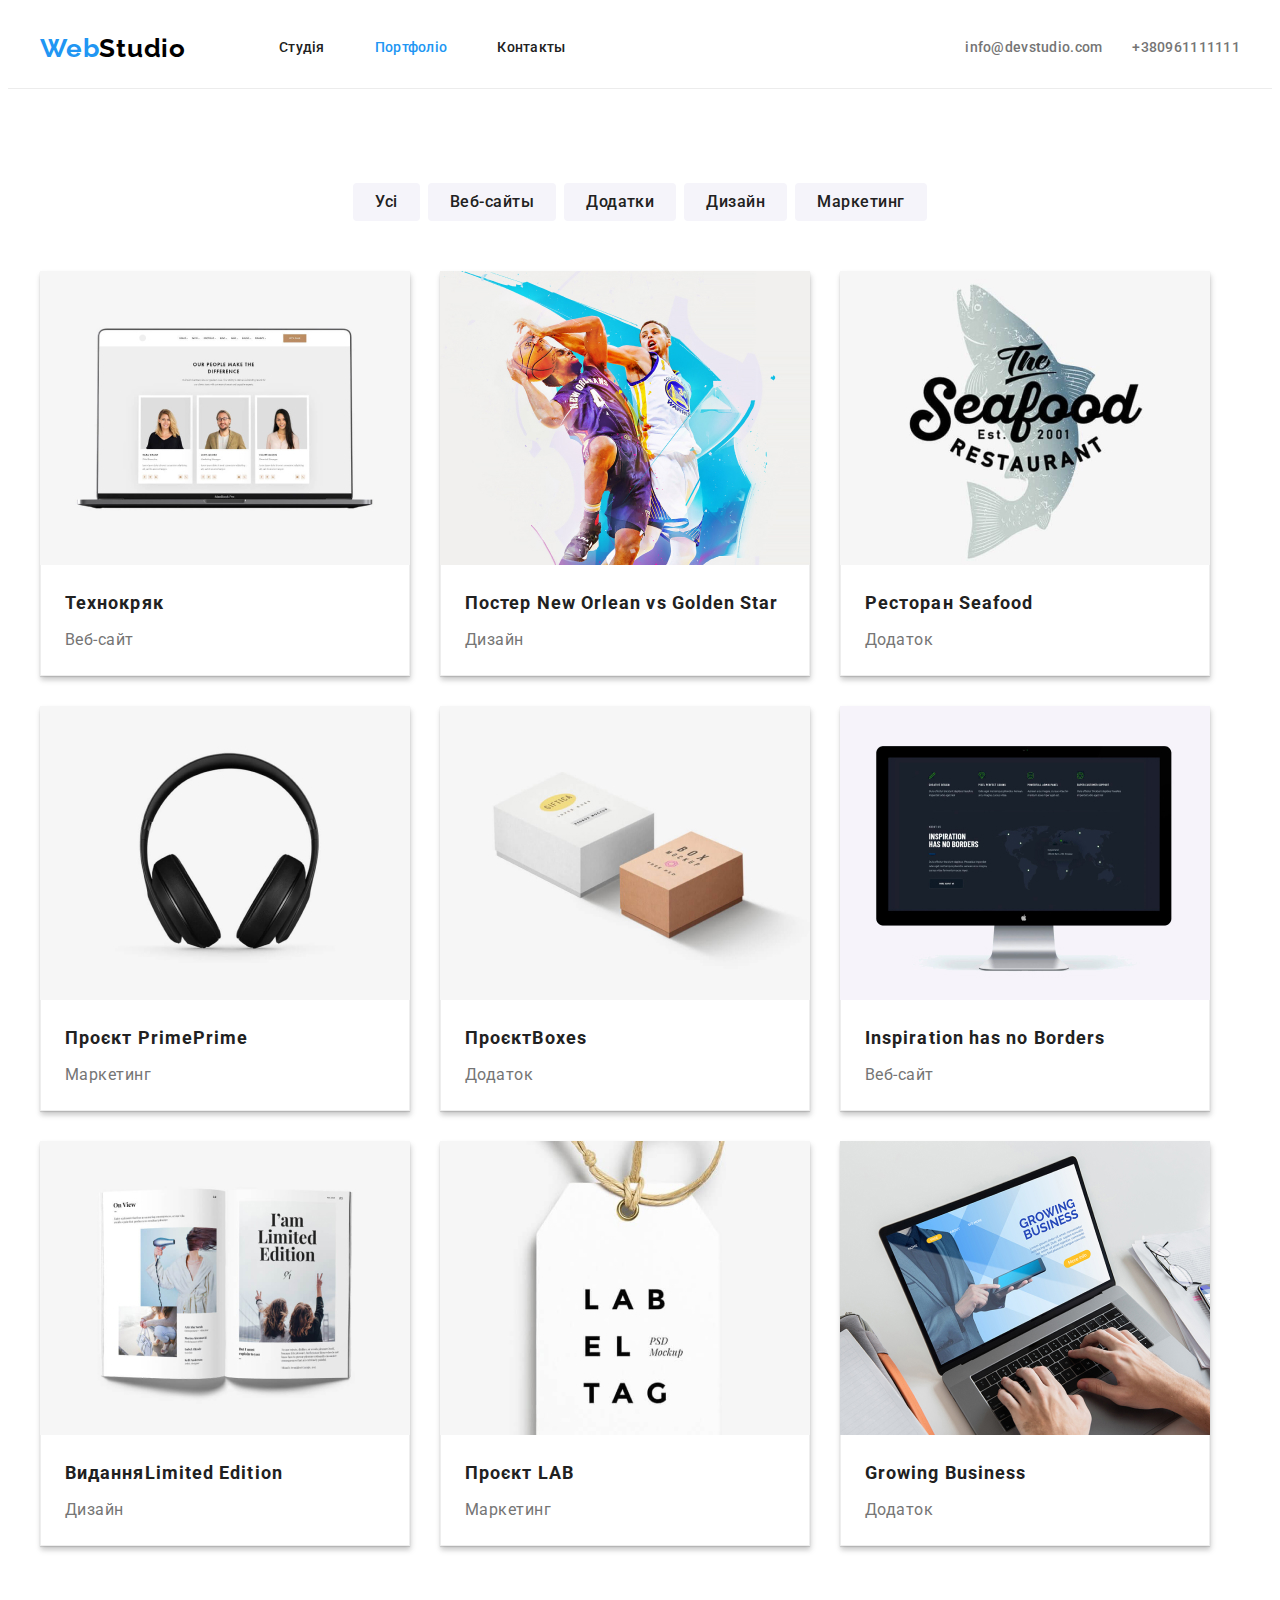
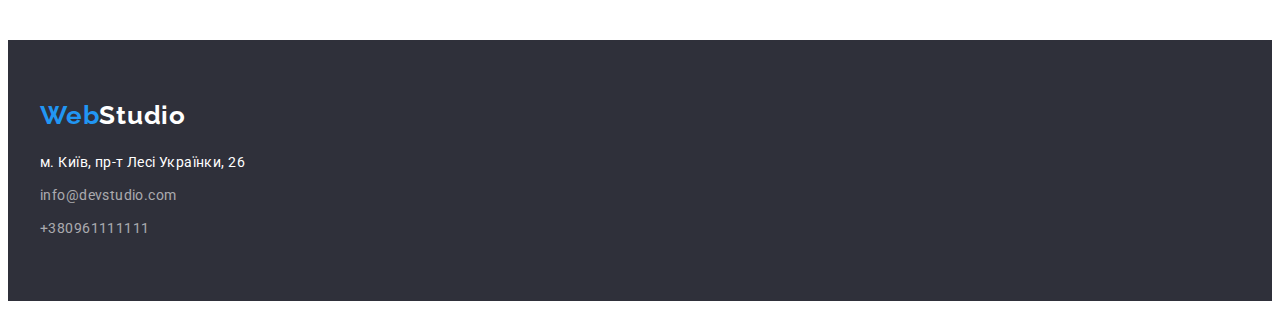
==== portfolio.html @ 15fc9dff "зробив index" ====
<!DOCTYPE html>
<html lang="X-UA-Compatible">
  <head>
    <meta charset="UTF-8" />
    <meta http-equiv="X-UA-Compatible" content="IE=edge" />
    <meta name="viewport" content="width=device-width, initial-scale=1.0" />
    <title>WebStudio</title>
    <link rel="preconnect" href="https://fonts.googleapis.com" />
    <link rel="preconnect" href="https://fonts.gstatic.com" crossorigin />
    <link
      href="https://fonts.googleapis.com/css2?family=Raleway:wght@700&family=Roboto:wght@400;500;700;900&display=swap"
      rel="stylesheet"
    />
     <link
      rel="stylesheet"
      href="https://cdnjs.cloudflare.com/ajax/libs/modern-normalize/1.1.0/modern-normalize.min.css"
      integrity="sha512-wpPYUAdjBVSE4KJnH1VR1HeZfpl1ub8YT/NKx4PuQ5NmX2tKuGu6U/JRp5y+Y8XG2tV+wKQpNHVUX03MfMFn9Q=="
      crossorigin="anonymous"
      referrerpolicy="no-referrer"
    />
    <link rel="stylesheet" href="./css/style.css" />
  </head>
  <body>
    <!------------------HEADER----------------->

    <header class="header">
      <div class="header-container container">
        <nav class="header-nav">
          <a class="header-logo link" href="" lang="en"
          ><span lang="en">Web</span>Studio
          </a>

          <ul class="header-list list">
            <li class="header-item">
              <a class="header-link link" href="./index.html">Студія</a>
            </li>
            <li class="header-item">
              <a class="header-link link current" href="./portfolio.html"
                >Портфоліо</a
              >
            </li>
            <li class="header-item">
              <a class="header-link link" href="">Контакты</a>
            </li>
          </ul>
        </nav>
        <ul class="header-contact list">
          <li class="header-contact-item">
            <a class="header-mail link" href="mailto:info@devstudio.com"
              >info@devstudio.com</a
            >
          </li>
          <li class="header-contact-item">
            <a class="header-tel link" href="tel:+380961111111"
              >+380961111111</a
            >
          </li>
        </ul>
      </div>
    </header>

    <!------------------------PORTFOLIO----------------->

    <main>
      <section class="portfolio section">
        <div class="portfolio-container container">
          <ul class="button-list list">
            <li class="button-item">
              <button class="nav-button" type="button">Усі</button>
            </li>
            <li class="button-item">
              <button class="nav-button" type="button">Веб-сайты</button>
            </li>
            <li class="button-item">
              <button class="nav-button" type="button">Додатки</button>
            </li>
            <li class="button-item">
              <button class="nav-button" type="button">Дизайн</button>
            </li>
            <li class="button-item">
              <button class="nav-button" type="button">Маркетинг</button>
            </li>
          </ul>
          <ul class="project-list list">
            <li class="project-item">
              <img
                class="project-img"
                src="./images/portfolio/img1.jpg"
                alt="открытый ноутбук"
                width="370"
                height="294"
              />
              <div class="item-project">
              <h1 class="project-title">Технокряк</h1>
              <p class="project-text">Веб-сайт</p>
              </div>
            </li>
            <li class="project-item">
              <img
                class="project-img"
                src="./images/portfolio/img2.jpg"
                alt="постер с двумя баскетболистами"
                width="370"
                height="294"
              />
              <div class="item-project">
              <h1 class="project-title">
                Постер <span lang="en">New Orlean vs Golden Star</span>
              </h1>
              <p class="project-text">Дизайн</p>
              </div>
            </li>
            <li class="project-item">
              <img
                class="project-img"
                src="./images/portfolio/img3.jpg"
                alt="логотип ресторана морепродуктов"
                width="370"
                height="294"
              />
              <div class="item-project">
              <h1 class="project-title">
                Ресторан <span lang="en">Seafood</span>
              </h1>
              <p class="project-text">Додаток</p>
              </div>
            </li>
            <li class="project-item">
              <img
                class="project-img"
                src="./images/portfolio/img4.jpg"
                alt="наушники"
                width="370"
                height="294"
              />
              <div class="item-project">
              <h1 class="project-title">
                Проєкт Prime<span lang="en">Prime</span>
              </h1>
              <p class="project-text">Маркетинг</p>
              </div>
            </li>
            <li class="project-item">
              <img
                class="project-img"
                src="./images/portfolio/img5.jpg"
                alt="две коробочки"
                width="370"
                height="294"
              />
              <div class="item-project">
              <h1 class="project-title">Проєкт<span lang="en">Boxes</span></h1>
              <p class="project-text">Додаток</p>
              </div>
            </li>
            <li class="project-item">
              <img
                class="project-img"
                src="./images/portfolio/img6.jpg"
                alt="моритор"
                width="370"
                height="294"
              />
              <div class="item-project">
              <h1 class="project-title" lang="en">
                Inspiration has no Borders
              </h1>
              <p class="project-text">Веб-сайт</p>
              </div>
            </li>
            <li class="project-item">
              <img
                class="project-img"
                src="./images/portfolio/img7.jpg"
                alt="открытый журнал"
                width="370"
                height="294"
              />
              <div class="item-project">
              <h1 class="project-title">
                Видання<span lang="en">Limited Edition</span>
              </h1>
              <p class="project-text">Дизайн</p>
              </div>
            </li>
            <li class="project-item">
              <img
                class="project-img"
                src="./images/portfolio/img8.jpg"
                alt="бирка"
                width="370"
                height="294"
              />
              <div class="item-project">
              <h1 class="project-title">Проєкт <span lang="en">LAB</span></h1>
              <p class="project-text">Маркетинг</p>
              </div>
            </li>
            <li class="project-item">
              <img
                class="project-img"
                src="./images/portfolio/img9.jpg"
                alt="работа за ноутбуком"
                width="370"
                height="294"
              />
              <div class="item-project">
              <h1 class="project-title" lang="en">Growing Business</h1>
              <p class="project-text">Додаток</p>
              </div>
            </li>
          </ul>
        </div>
      </section>
    </main>
    <!-----------------FOOTER-------------->
    <footer class="footer">
      <div class="container">
      <a href="" lang="en" class="footer-logo link"
        ><span lang="en">Web</span>Studio</a
      >
      <address class="footer-contact">
        <ul class="footer-list list">
          <li class="footer-item">
            <a
              class="footer-address link"
              href="https://goo.gl/maps/cScgRgd44BL1W8yu9"
              target="_blank"
              rel="noopener noreferrer"
              >м. Київ, пр-т Лесі Українки, 26</a
            >
          </li>
          <li class="footer-item">
            <a class="footer-mail link" href="mailto:info@devstudio.com"
              >info@devstudio.com</a
            >
          </li>
          <li class="footer-item">
            <a class="footer-tel link" href="tel:+380961111111"
              >+380961111111</a
            >
          </li>
        </ul>
        </div>
      </address>
    </footer>
  </body>
</html>
---- css/style.css ----
body {
    background-color: #ffffff;
    color: #212121;
    font-family: "Roboto", sans-serif;
}

:root {
    --basic-text-color: #212121;
    --secondary-text-color: #757575;
    /*--basic-font-weigt: ;
    --secondary-font-weigt: font-weight :500;*/
}


h1,
h2,
h3,
h4,
h5,
h6,
p {
    margin: 0;
}

ul {
    margin: 0;
    padding: 0;
}

img {
    display: block;
    max-width: 100%;
}

.container {
    width: 1200px;
    padding-left: 15px;
    padding-right: 15px;
    margin-left: auto;
    margin-right: auto;
}

button {
    cursor: pointer;
}

.visually-hidden {
    position: absolute;
    white-space: nowrap;
    width: 1px;
    height: 1px;
    overflow: hidden;
    border: 0;
    padding: 0;
    clip: rect(0 0 0 0);
    clip-path: inset(50%);
    margin: -1px;
}

nav {
    display: flex;
}

.section {
    padding-top: 94px;
    padding-bottom: 94px;
}

.link {
    text-decoration: none;
}

.list {
    list-style: none;
}

/*----------------- HEADER -----------------*/

.header {
    background-color: #FFFFFF;
    border-bottom: 1px solid #ececec;
}

.header-container {
    display: flex;
}

.header-logo {
    display: flex;
    align-items: center;

    color: #000;
    font-family: Raleway;
    font-weight: 700;
    font-size: 26px;
    line-height: 1.19;
    letter-spacing: 0.03em;
}

.header-logo span {
    color: #2196F3;

}

.header-list {
    margin-left: 93px;
    display: flex;
    color: inherit;
    font-family: inherit;
    font-weight: 500;
    font-size: 14px;
    line-height: 1.14;
    letter-spacing: 0.02em;
}

.header-item+.header-item {
    margin-left: 50px;
}

.header-list :hover,
.header-list :focus {
    color: #2196F3;
}

.header-link {
    color: currentColor;
}

.header-link {
    display: block;
    padding-top: 32px;
    padding-bottom: 32px;
}

.current {
    color: #2196F3;
}

.mail-icon,
.tel-icon {
    display: inline-flex;
    margin-right: 10px;
    fill: currentColor;
}

.header-contact {
    display: flex;
    color: var(--secondary-text-color);
    font-family: inherit;
    font-weight: 500;
    font-size: 14px;
    line-height: 1.14;
    letter-spacing: 0.02em;

    margin-left: auto;
}

.header-contact :hover,
.header-contact :focus {
    color: #2196F3;
}

.header-contact-item {
    margin-left: 30px;
}

.header-mail,
.header-tel {
    display: inline-flex;
    padding-top: 32px;
    padding-bottom: 32px;
    align-items: center;
    color: inherit;
}


/*------------------  HERO  ----------------*/

.hero {
    background-color: #C4C4C4;
    background-image: linear-gradient(
        rgba(47, 48, 58, 0.4),
        rgba(47, 48, 58, 0.4)
        ),
      url(../images/stydi/heroimg.jpg);
    background-repeat: no-repeat;
    background-position: center;
    background-size: cover;
    padding: 200px 0px;
    text-align: center;
    width: max-content 1600px;
    text-align: center;
}

.hero-title {

    font-family: 'Roboto', sans-serif;
    font-weight: 900;
    font-size: 44px;
    line-height: 1.36;
    text-align: center;
    letter-spacing: 0.06em;
    text-transform: uppercase;

    color: #fff;

}

.hero-btn {
    display: inline-block;
    font-family: inherit;
    font-weight: 700;
    font-size: 16px;
    line-height: 1.88;

    text-align: center;
    letter-spacing: 0.06em;

    background-color: #2196F3;
    color: #fff;
    border-radius: 4px;
    border: none;

    padding: 10px 32px;
    min-width: 216px;
    margin-top: 30px;
}

.hero-btn:hover,
.hero-btn:focus {
    background-color: #188CE8;
}

/*-----------------  Priorities  -------------------*/

.priorities-icon {
    display: flex;
    width: 270px;
    height: 120px;
    justify-content: center;
    align-items: center;
    background: #F5F4FA;
    border-radius: 4px;
}

.priorities-icons {
    width: 70px;
    height: 70px;
}

.priorities-list {
    display: flex;
}

.priorities-item+.priorities-item {
    margin-left: 30px;
}

.priorities-item {
    width: 270px;
}

.priorities-title {
margin-top: 30px;

    font-family: inherit;
    font-weight: 700;
    font-size: 14px;
    line-height: 1.14;
    letter-spacing: 0.03em;

    color: var(--basic-text-color);
}

.priorities-text {
    margin-top: 10px;

    font-family: inherit;
    font-size: 14px;
    line-height: 1.71;
    letter-spacing: 0.03em;

    color: var(--secondary-text-color);
}

/*---------------------  EXAMPLE  -------------------*/

.example {
    padding-top: 0px;
}

.example-title {
    font-family: inherit;
    font-weight: 700;
    font-size: 36px;
    line-height: 1.16;
    text-align: center;
    letter-spacing: 0.03em;

    color: var(--basic-text-color);
}

.example-list {
    display: flex;
    margin-top: 50px;
}

.example-item+.example-item {
    margin-left: 30px;
}


/*--------------------  TEAM  -------------------------*/
.team {
    background-color: #F5F4FA;
}

.team-list {
    display: flex;
    margin-top: 50px;
    flex-wrap: wrap;
    gap: 30px;
}    
    /*margin: 0px;
    padding: 0px;
    margin-left: -30px;
    margin-top: -30px;
}

.team-item {
    flex-basis: calc(100% / 4 - 30px);
    margin-left: 30px;
    margin-top: 30px;
}*/

.team-title {
    font-family: inherit;
    font-weight: 700;
    font-size: 36px;
    line-height: 1.16;
    text-align: center;
    letter-spacing: 0.03em;

    color: var(--basic-text-color);

    margin-bottom: 50px;
}

.team-employee {
    background-color: #FFFFFF;
    padding: 30px 0px 30px 0px;
    box-shadow: 0px 1px 3px rgba(0, 0, 0, 0.12),
        0px 1px 1px rgba(0, 0, 0, 0.14),
        0px 2px 1px rgba(0, 0, 0, 0.2);
    border-radius: 0px 0px 4px 4px;
}

.team-subtitle {
    margin-top: 0px;

    font-family: inherit;
    font-weight: 500;
    font-size: 16px;
    line-height: 1.18;

    text-align: center;
    letter-spacing: 0.03em;

    color: var(--basic-text-color);
}

.team-text {
    margin-top: 10px;

    font-family: 'Roboto';
    font-size: 16px;
    line-height: 1.18;

    text-align: center;
    letter-spacing: 0.03em;

    color: var(--secondary-text-color);
}

.team-social-list {
    display: flex;
    justify-content: center;
    gap: 10px;
    margin-top: 16px;
}

.team-social-item {
    width: 44px;
    height: 44px;
   
}

.team-social-link {
    width: 100%;
    height: 100%;
    background-color: #ffffff;
    border-radius: 50%;
    display: flex;
    align-items: center;
    justify-content: center;
    color: #afb1b8;
    }

.team-social-link:hover,
.team-social-link:focus {
    color: #fff;
    background-color: #2196F3;
}    

.team-social-icon {
    fill: currentColor;
}




/*----------------CLIETS----------------*/

.clients-title {
    margin-bottom: 50px;
    
    font-family: inherit;
    font-weight: 700;
    font-size: 36px;
    line-height: 1.16;
    text-align: center;
    letter-spacing: 0.03em;

    color: #212121;
}

.clients-list {
    display: flex;
    justify-content: center;
    align-items: center;
    gap: 30px;
}

.clients-link {
    width: 170px;
    height: 92px;
    /*padding: 16px 32px;*/
    border: 1px solid #afb1b8;
    border-radius: 4px;
    display: inline-flex;
    outline: none;
    fill: #afb1b8;
    /*filter: drop-shadow(2px 4px 6px black);*/
    justify-content: center;
    align-items: center;
    /*border-radius: 1px solid #0f0f0f;*/
}

.clients-link:hover,
.clients-link:focus {
    fill: #2196F3;
    border: 1px solid #2196F3;
}

.clients-icon {
    width: 106px;
    height: 60px;
    display: inline-flex;
}


/*---------------------  FOOTER  -----------------*/

.footer {
    background: #2F303A;
    padding: 60px 0px 60px 0px;
}

.footer-logo {
    color: #fff;
    font-family: Raleway;
    font-weight: 700;
    font-size: 26px;
    line-height: 1.19;
    letter-spacing: 0.03em;
}

.footer-logo span {
    color: #2196F3;
}

.footer-address {
    font-family: 'Roboto';
    font-style: normal;
    font-size: 14px;
    line-height: 1.71;
    letter-spacing: 0.03em;

    color: #FFFFFF;
}

.footer-list {
    margin-top: 20px;
}

.footer-item+.footer-item {
    margin-top: 9px;
}

.footer-mail,
.footer-tel {
    font-family: 'Roboto';
    font-style: normal;
    font-size: 14px;
    line-height: 1.71;
    letter-spacing: 0.03em;

    color: rgba(255, 255, 255, 0.6);
}

.footer-list :hover,
.footer-list :focus {
    color: #2196F3;
}


/*--------------PORTFOLIO----------------*/

.button-list {
    display: flex;
    justify-content: center;
    margin-bottom: 50px;
}

.button-item+.button-item {
    margin-left: 8px;
} 

.nav-button {
    font-family: inherit;
    font-weight: 500;
    font-size: 16px;
    line-height: 1.62;

    text-align: center;
    letter-spacing: 0.03em;

    color: var(--basic-text-color);
    background: #F5F4FA;
    border-radius: 4px;
    border: none;
    padding: 6px 22px;

}

.nav-button:hover,
.nav-button:focus {
    background-color: #2196F3;
    color: #fff;
}

.project-list {
    display: flex;
    flex-wrap: wrap;
    gap: 30px;

}

.project-item {
    max-width: 370px;
    height: auto;
    box-shadow: 
        0px 1px 1px rgba(0, 0, 0, 0.12), 
        0px 4px 4px rgba(0, 0, 0, 0.06), 
        1px 4px 6px rgba(0, 0, 0, 0.16);   
}

.item-project {
    flex-direction: column;
    align-items: normal;
    border-bottom: 1px solid #eeeeee;
    border-left: 1px solid #eeeeee;
    border-right: 1px solid #eeeeee;
    padding: 20px 24px;
}


.project-title {
    font-family: inherit;
    font-weight: 700;
    font-size: 18px;
    line-height: 2.00;
    letter-spacing: 0.06em;

    color: var(--basic-text-color);

    margin-bottom: 4px;
}

.project-text {
    font-family: inherit;
    font-size: 16px;
    line-height: 1.88;
    letter-spacing: 0.03em;

    color: var(--secondary-text-color);
}
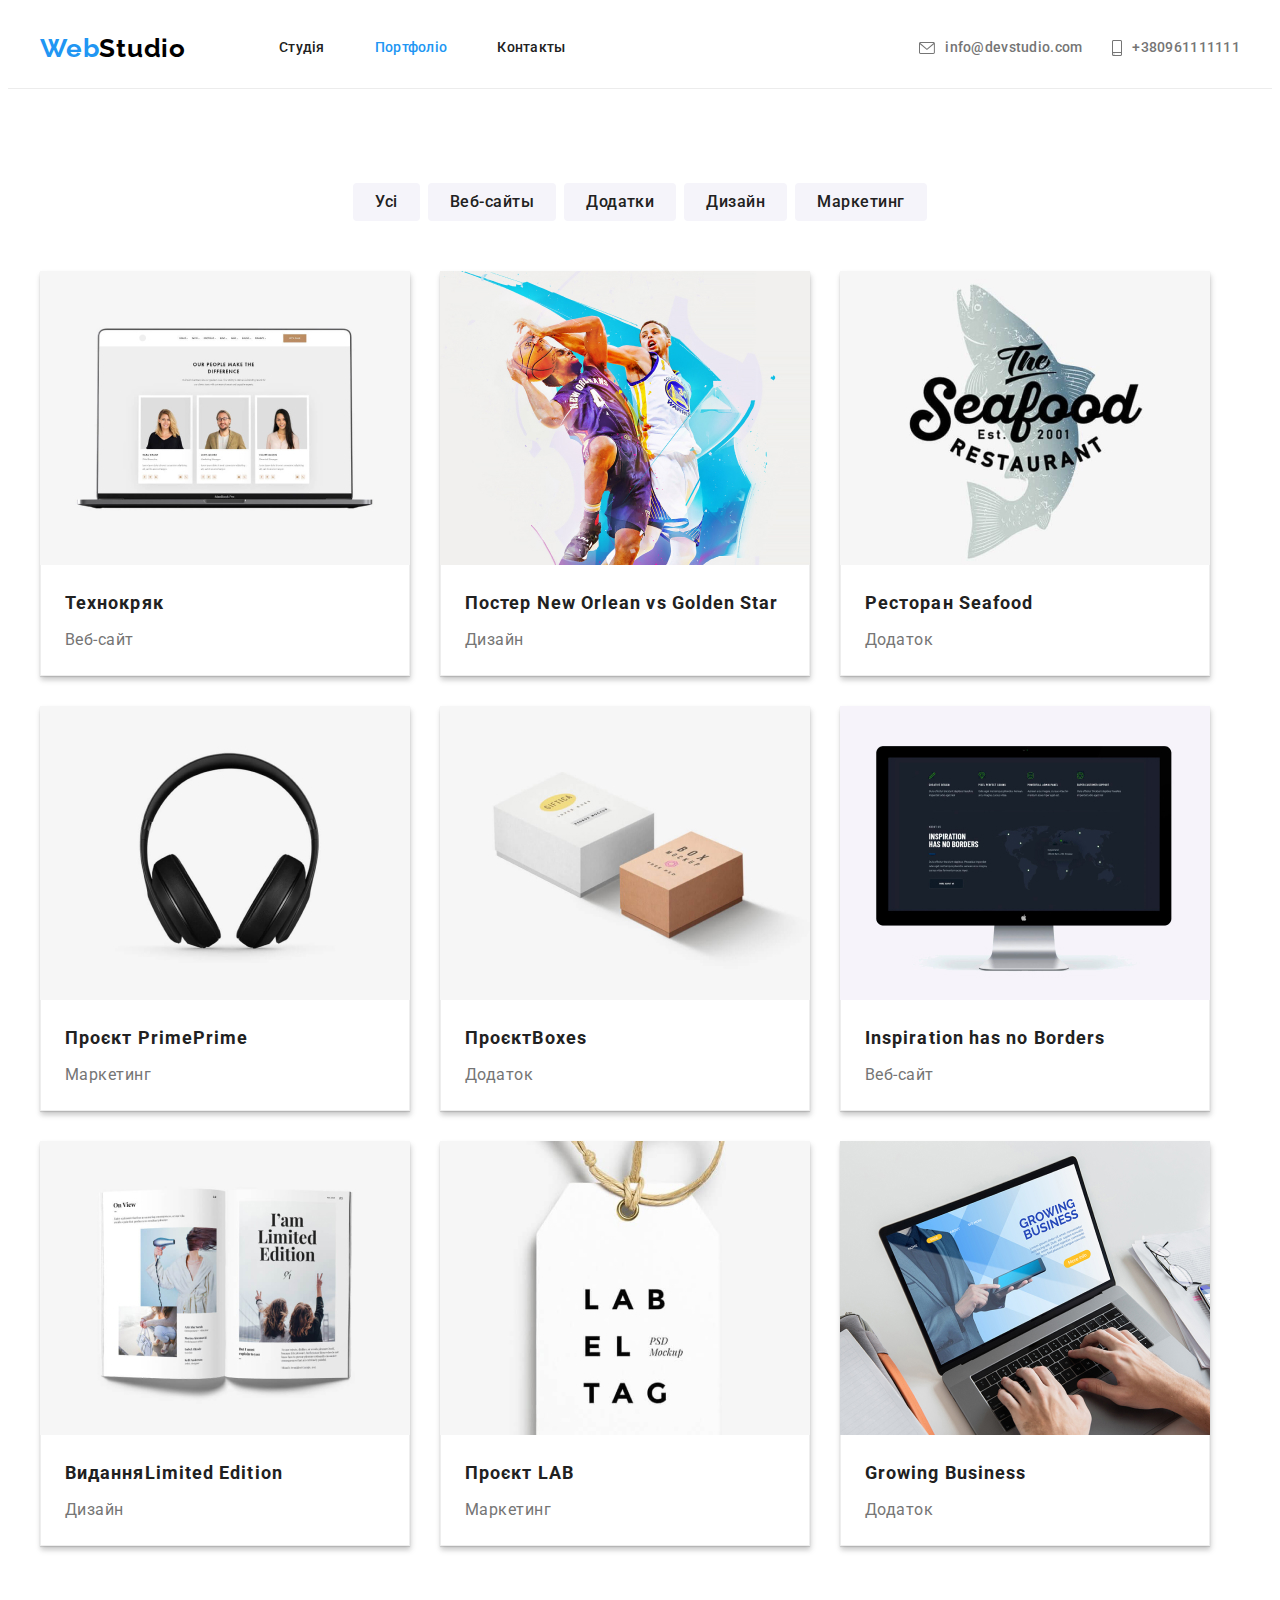
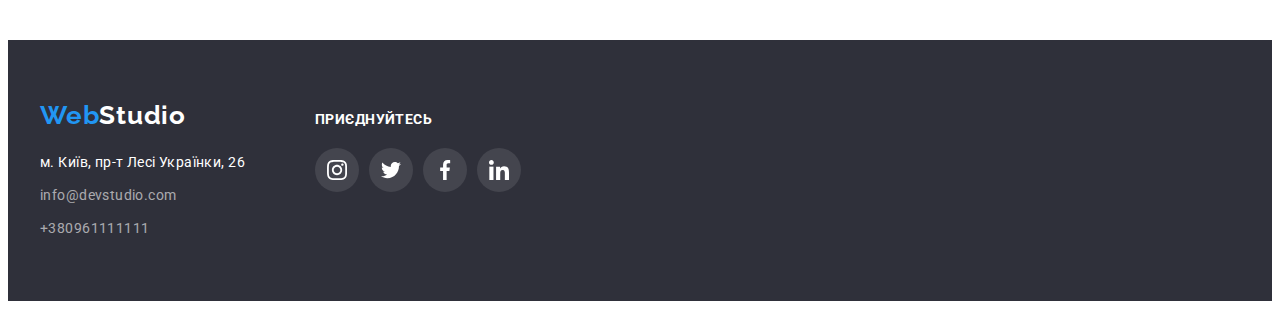
==== commit c20f169b: "сдача дз4" ====
--- a/portfolio.html
+++ b/portfolio.html
@@ -11,7 +11,7 @@
       href="https://fonts.googleapis.com/css2?family=Raleway:wght@700&family=Roboto:wght@400;500;700;900&display=swap"
       rel="stylesheet"
     />
-     <link
+    <link
       rel="stylesheet"
       href="https://cdnjs.cloudflare.com/ajax/libs/modern-normalize/1.1.0/modern-normalize.min.css"
       integrity="sha512-wpPYUAdjBVSE4KJnH1VR1HeZfpl1ub8YT/NKx4PuQ5NmX2tKuGu6U/JRp5y+Y8XG2tV+wKQpNHVUX03MfMFn9Q=="
@@ -27,7 +27,7 @@
       <div class="header-container container">
         <nav class="header-nav">
           <a class="header-logo link" href="" lang="en"
-          ><span lang="en">Web</span>Studio
+            ><span lang="en">Web</span>Studio
           </a>
 
           <ul class="header-list list">
@@ -46,13 +46,21 @@
         </nav>
         <ul class="header-contact list">
           <li class="header-contact-item">
-            <a class="header-mail link" href="mailto:info@devstudio.com"
-              >info@devstudio.com</a
-            >
+            <a class="header-mail link" href="mailto:info@devstudio.com">
+              <svg class="mail-icon" width="16" height="12">
+                <use href="./images/stydi/symbol-defs.svg#icon-envelope"></use>
+              </svg>
+              info@devstudio.com
+            </a>
           </li>
           <li class="header-contact-item">
-            <a class="header-tel link" href="tel:+380961111111"
-              >+380961111111</a
+            <a class="header-tel link" href="tel:+380961111111">
+              <svg class="tel-icon" width="10" height="16">
+                <use
+                  href="./images/stydi/symbol-defs.svg#icon-smartphone"
+                ></use>
+              </svg>
+              +380961111111</a
             >
           </li>
         </ul>
@@ -91,8 +99,8 @@
                 height="294"
               />
               <div class="item-project">
-              <h1 class="project-title">Технокряк</h1>
-              <p class="project-text">Веб-сайт</p>
+                <h1 class="project-title">Технокряк</h1>
+                <p class="project-text">Веб-сайт</p>
               </div>
             </li>
             <li class="project-item">
@@ -104,10 +112,10 @@
                 height="294"
               />
               <div class="item-project">
-              <h1 class="project-title">
-                Постер <span lang="en">New Orlean vs Golden Star</span>
-              </h1>
-              <p class="project-text">Дизайн</p>
+                <h1 class="project-title">
+                  Постер <span lang="en">New Orlean vs Golden Star</span>
+                </h1>
+                <p class="project-text">Дизайн</p>
               </div>
             </li>
             <li class="project-item">
@@ -119,10 +127,10 @@
                 height="294"
               />
               <div class="item-project">
-              <h1 class="project-title">
-                Ресторан <span lang="en">Seafood</span>
-              </h1>
-              <p class="project-text">Додаток</p>
+                <h1 class="project-title">
+                  Ресторан <span lang="en">Seafood</span>
+                </h1>
+                <p class="project-text">Додаток</p>
               </div>
             </li>
             <li class="project-item">
@@ -134,10 +142,10 @@
                 height="294"
               />
               <div class="item-project">
-              <h1 class="project-title">
-                Проєкт Prime<span lang="en">Prime</span>
-              </h1>
-              <p class="project-text">Маркетинг</p>
+                <h1 class="project-title">
+                  Проєкт Prime<span lang="en">Prime</span>
+                </h1>
+                <p class="project-text">Маркетинг</p>
               </div>
             </li>
             <li class="project-item">
@@ -149,8 +157,10 @@
                 height="294"
               />
               <div class="item-project">
-              <h1 class="project-title">Проєкт<span lang="en">Boxes</span></h1>
-              <p class="project-text">Додаток</p>
+                <h1 class="project-title">
+                  Проєкт<span lang="en">Boxes</span>
+                </h1>
+                <p class="project-text">Додаток</p>
               </div>
             </li>
             <li class="project-item">
@@ -162,10 +172,10 @@
                 height="294"
               />
               <div class="item-project">
-              <h1 class="project-title" lang="en">
-                Inspiration has no Borders
-              </h1>
-              <p class="project-text">Веб-сайт</p>
+                <h1 class="project-title" lang="en">
+                  Inspiration has no Borders
+                </h1>
+                <p class="project-text">Веб-сайт</p>
               </div>
             </li>
             <li class="project-item">
@@ -177,10 +187,10 @@
                 height="294"
               />
               <div class="item-project">
-              <h1 class="project-title">
-                Видання<span lang="en">Limited Edition</span>
-              </h1>
-              <p class="project-text">Дизайн</p>
+                <h1 class="project-title">
+                  Видання<span lang="en">Limited Edition</span>
+                </h1>
+                <p class="project-text">Дизайн</p>
               </div>
             </li>
             <li class="project-item">
@@ -192,8 +202,8 @@
                 height="294"
               />
               <div class="item-project">
-              <h1 class="project-title">Проєкт <span lang="en">LAB</span></h1>
-              <p class="project-text">Маркетинг</p>
+                <h1 class="project-title">Проєкт <span lang="en">LAB</span></h1>
+                <p class="project-text">Маркетинг</p>
               </div>
             </li>
             <li class="project-item">
@@ -205,8 +215,8 @@
                 height="294"
               />
               <div class="item-project">
-              <h1 class="project-title" lang="en">Growing Business</h1>
-              <p class="project-text">Додаток</p>
+                <h1 class="project-title" lang="en">Growing Business</h1>
+                <p class="project-text">Додаток</p>
               </div>
             </li>
           </ul>
@@ -215,34 +225,78 @@
     </main>
     <!-----------------FOOTER-------------->
     <footer class="footer">
-      <div class="container">
-      <a href="" lang="en" class="footer-logo link"
-        ><span lang="en">Web</span>Studio</a
-      >
-      <address class="footer-contact">
-        <ul class="footer-list list">
-          <li class="footer-item">
-            <a
-              class="footer-address link"
-              href="https://goo.gl/maps/cScgRgd44BL1W8yu9"
-              target="_blank"
-              rel="noopener noreferrer"
-              >м. Київ, пр-т Лесі Українки, 26</a
-            >
-          </li>
-          <li class="footer-item">
-            <a class="footer-mail link" href="mailto:info@devstudio.com"
-              >info@devstudio.com</a
-            >
-          </li>
-          <li class="footer-item">
-            <a class="footer-tel link" href="tel:+380961111111"
-              >+380961111111</a
-            >
-          </li>
-        </ul>
+      <div class="footer-container container">
+        <div class="footer-blok">
+          <a href="" lang="en" class="footer-logo link"
+            ><span lang="en">Web</span>Studio</a
+          >
+          <address class="footer-contact">
+            <ul class="footer-list list">
+              <li class="footer-item">
+                <a
+                  class="footer-address link"
+                  href="https://goo.gl/maps/cScgRgd44BL1W8yu9"
+                  target="_blank"
+                  rel="noopener noreferrer"
+                  >м. Київ, пр-т Лесі Українки, 26</a
+                >
+              </li>
+              <li class="footer-item">
+                <a class="footer-mail link" href="mailto:info@devstudio.com"
+                  >info@devstudio.com</a
+                >
+              </li>
+              <li class="footer-item">
+                <a class="footer-tel link" href="tel:+380961111111"
+                  >+380961111111</a
+                >
+              </li>
+            </ul>
+          </address>
         </div>
-      </address>
+
+        <div class="footer-social">
+          <h3 class="footer-social-title">приєднуйтесь</h3>
+          <ul class="footer-social-list list">
+            <li class="footer-social-item">
+              <a class="footer-social-link link" href="">
+                <svg class="footer-social-icon" width="20" height="20">
+                  <use
+                    href="./images/stydi/symbol-defs.svg#icon-instagram-2"
+                  ></use>
+                </svg>
+              </a>
+            </li>
+            <li class="footer-social-item">
+              <a class="footer-social-link link" href="">
+                <svg class="footer-social-icon" width="20" height="20">
+                  <use
+                    href="./images/stydi/symbol-defs.svg#icon-twitter-1"
+                  ></use>
+                </svg>
+              </a>
+            </li>
+            <li class="footer-social-item">
+              <a class="footer-social-link link" href="">
+                <svg class="footer-social-icon" width="20" height="20">
+                  <use
+                    href="./images/stydi/symbol-defs.svg#icon-facebook-1"
+                  ></use>
+                </svg>
+              </a>
+            </li>
+            <li class="footer-social-item">
+              <a class="footer-social-link link" href="">
+                <svg class="footer-social-icon" width="20" height="20">
+                  <use
+                    href="./images/stydi/symbol-defs.svg#icon-linkedin-1"
+                  ></use>
+                </svg>
+              </a>
+            </li>
+          </ul>
+        </div>
+      </div>
     </footer>
   </body>
 </html>
--- a/css/style.css
+++ b/css/style.css
@@ -476,6 +476,11 @@
     padding: 60px 0px 60px 0px;
 }
 
+.footer-container {
+    display: flex;
+    align-items: baseline;
+}
+
 .footer-logo {
     color: #fff;
     font-family: Raleway;
@@ -501,6 +506,7 @@
 
 .footer-list {
     margin-top: 20px;
+    justify-content: baseline;
 }
 
 .footer-item+.footer-item {
@@ -523,6 +529,49 @@
     color: #2196F3;
 }
 
+.footer-social {
+    margin-left: 70px;
+}
+
+.footer-social-title {
+    font-family: inherit;
+    font-weight: 700;
+    font-size: 14px;
+    line-height: 1.14;
+    letter-spacing: 0.03em;
+    text-transform: uppercase;
+    
+    color: #fff;
+}
+
+.footer-social-list {
+    display: flex;
+    gap: 10px;
+    justify-content: center;
+}
+
+.footer-social-item {
+    width: 44px;
+    height: 44px;
+    margin-top: 20px;
+
+}
+
+.footer-social-link {
+    width: 100%;
+    height: 100%;
+    background-color: rgba(255, 255, 255, 0.1);
+    border-radius: 50%;
+    display: flex;
+    align-items: center;
+    justify-content: center;
+    fill: #fff;
+}
+
+.footer-social-link:hover,
+.footer-social-link:focus {
+    background-color: #2196F3;
+}
 
 /*--------------PORTFOLIO----------------*/
 
